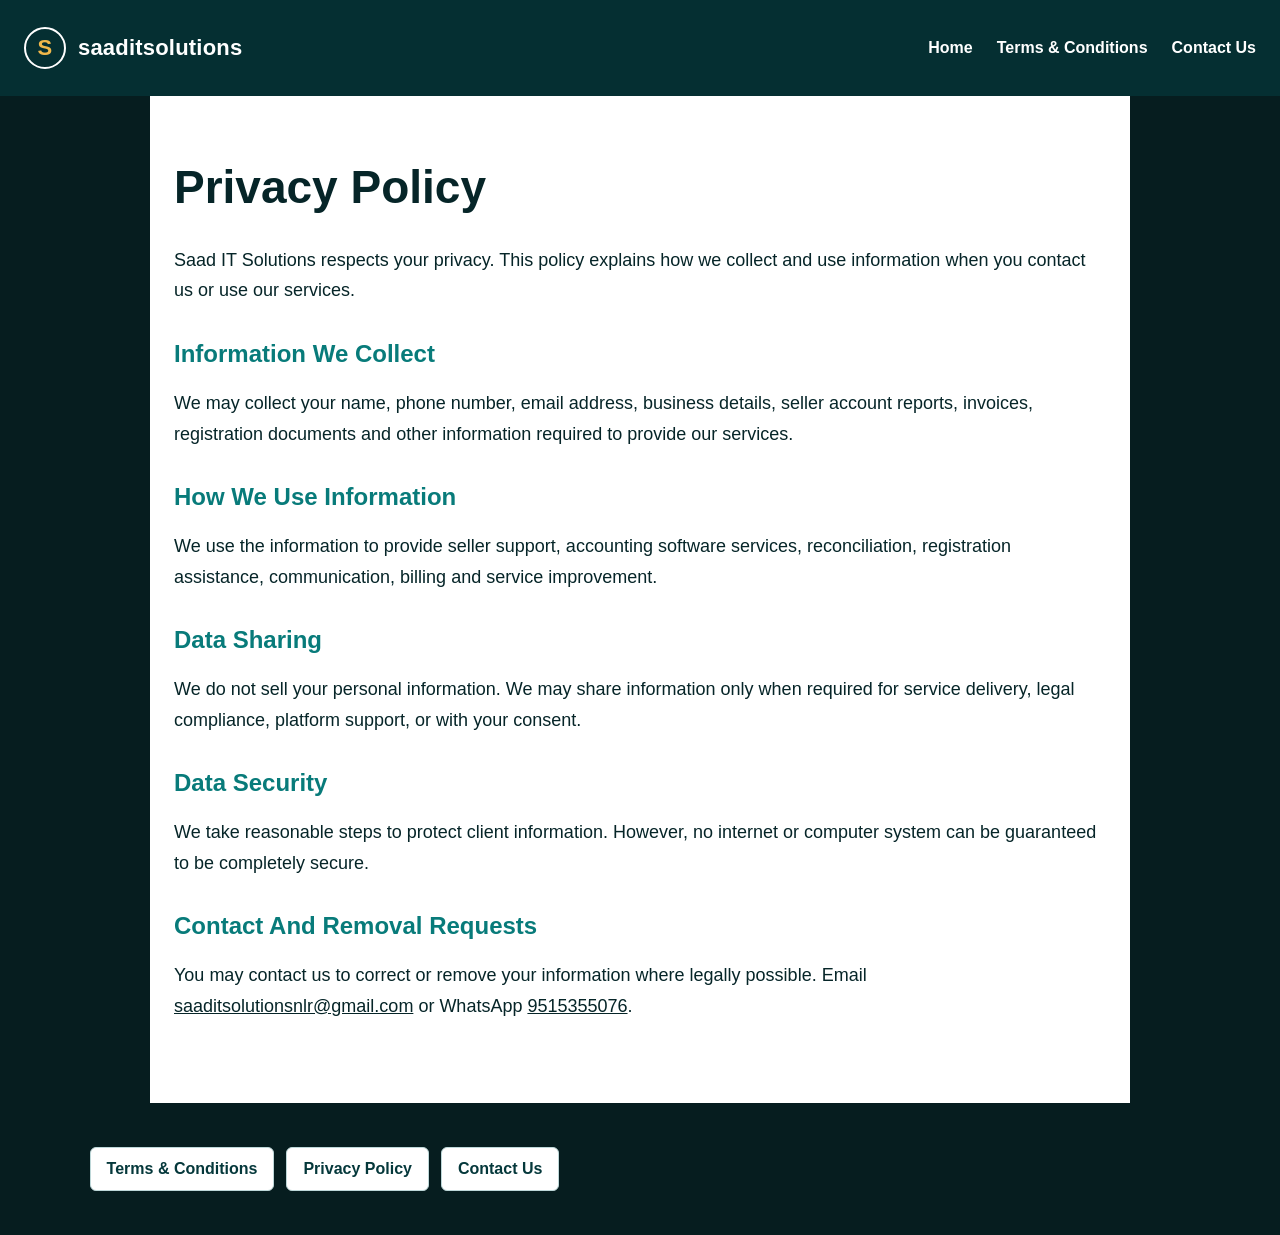
==== privacy-policy.html @ 5ef312b8 "Add files via upload" ====
<!doctype html>
<html lang="en">
<head>
  <meta charset="utf-8">
  <meta name="viewport" content="width=device-width, initial-scale=1">
  <title>Privacy Policy | Saad IT Solutions</title>
  <link rel="stylesheet" href="styles.css">
</head>
<body>
  <header class="site-header compact">
    <nav class="nav">
      <a class="brand" href="index.html"><span class="brand-mark">S</span><span>saaditsolutions</span></a>
      <div class="nav-links legal-nav">
        <a href="index.html">Home</a>
        <a href="terms-conditions.html">Terms & Conditions</a>
        <a href="contact-us.html">Contact Us</a>
      </div>
    </nav>
  </header>
  <main class="legal-page">
    <h1>Privacy Policy</h1>
    <p>Saad IT Solutions respects your privacy. This policy explains how we collect and use information when you contact us or use our services.</p>

    <h2>Information We Collect</h2>
    <p>We may collect your name, phone number, email address, business details, seller account reports, invoices, registration documents and other information required to provide our services.</p>

    <h2>How We Use Information</h2>
    <p>We use the information to provide seller support, accounting software services, reconciliation, registration assistance, communication, billing and service improvement.</p>

    <h2>Data Sharing</h2>
    <p>We do not sell your personal information. We may share information only when required for service delivery, legal compliance, platform support, or with your consent.</p>

    <h2>Data Security</h2>
    <p>We take reasonable steps to protect client information. However, no internet or computer system can be guaranteed to be completely secure.</p>

    <h2>Contact And Removal Requests</h2>
    <p>You may contact us to correct or remove your information where legally possible. Email <a href="mailto:saaditsolutionsnlr@gmail.com">saaditsolutionsnlr@gmail.com</a> or WhatsApp <a href="https://wa.me/919515355076">9515355076</a>.</p>
  </main>
  <footer class="site-footer">
    <div class="footer-links">
      <a href="terms-conditions.html">Terms & Conditions</a>
      <a href="privacy-policy.html">Privacy Policy</a>
      <a href="contact-us.html">Contact Us</a>
    </div>
  </footer>
</body>
</html>
---- styles.css ----
:root {
  --bg: #061d1f;
  --bg-soft: #0c3437;
  --teal: #087b7a;
  --teal-light: #18a6a1;
  --gold: #f1b84b;
  --text: #ffffff;
  --muted: #c4d4d6;
  --paper: #f4f8f8;
  --ink: #062528;
  --line: rgba(255,255,255,.18);
}

* { box-sizing: border-box; }

body {
  margin: 0;
  font-family: Arial, Helvetica, sans-serif;
  color: var(--text);
  background: var(--bg);
}

a { color: inherit; }

.site-header {
  position: absolute;
  inset: 0 0 auto 0;
  z-index: 10;
}

.site-header.compact {
  position: static;
  background: #052f32;
}

.nav {
  width: min(1480px, calc(100% - 48px));
  margin: 0 auto;
  min-height: 96px;
  display: flex;
  align-items: center;
  gap: 28px;
}

.brand {
  display: inline-flex;
  align-items: center;
  gap: 12px;
  text-decoration: none;
  font-size: 22px;
  font-weight: 800;
  letter-spacing: .2px;
}

.brand-mark {
  width: 42px;
  height: 42px;
  display: grid;
  place-items: center;
  border: 2px solid #fff;
  border-radius: 50%;
  color: var(--gold);
  font-weight: 900;
}

.menu-button {
  display: none;
}

.nav-links {
  margin-left: auto;
  display: flex;
  align-items: center;
  gap: 24px;
  font-size: 16px;
  font-weight: 700;
}

.nav-links a {
  text-decoration: none;
}

.outline-link {
  border: 2px solid #c8d5ff;
  padding: 16px 22px;
  border-radius: 4px;
}

.hero {
  min-height: 100vh;
  position: relative;
  display: grid;
  place-items: center;
  overflow: hidden;
  background:
    linear-gradient(rgba(6, 22, 46, .74), rgba(5, 18, 38, .9)),
    radial-gradient(circle at 70% 20%, rgba(24, 166, 161, .32), transparent 32%),
    linear-gradient(120deg, #07152f, #0d3f43 55%, #11152e);
}

.hero::before {
  content: "";
  position: absolute;
  inset: 0;
  background:
    linear-gradient(90deg, rgba(255,255,255,.03) 1px, transparent 1px),
    linear-gradient(rgba(255,255,255,.025) 1px, transparent 1px);
  background-size: 110px 110px;
  opacity: .35;
}

.hero-content {
  position: relative;
  width: min(1160px, calc(100% - 36px));
  text-align: center;
  padding-top: 96px;
}

.eyebrow {
  margin: 0 0 64px;
  letter-spacing: 9px;
  font-size: 17px;
  font-weight: 800;
  color: #e8eef0;
}

.hero h1 {
  margin: 0 auto;
  max-width: 1050px;
  font-size: clamp(46px, 6.2vw, 86px);
  line-height: 1.15;
  font-weight: 900;
}

.hero-subtitle {
  margin: 64px auto 0;
  max-width: 980px;
  font-size: clamp(30px, 4.2vw, 58px);
  line-height: 1.22;
  font-weight: 850;
}

.hero-actions {
  margin-top: 52px;
  display: flex;
  justify-content: center;
  align-items: center;
  gap: 30px;
  flex-wrap: wrap;
}

.primary-button {
  display: inline-flex;
  align-items: center;
  justify-content: center;
  min-width: 250px;
  min-height: 64px;
  background: #1586c8;
  color: #fff;
  text-decoration: none;
  border-radius: 7px;
  font-weight: 800;
  font-size: 18px;
}

.play-link {
  display: inline-flex;
  align-items: center;
  gap: 18px;
  text-decoration: none;
  font-size: 18px;
  font-weight: 800;
}

.play-link span {
  width: 64px;
  height: 64px;
  display: grid;
  place-items: center;
  border: 1px solid #fff;
  border-radius: 50%;
}

.floating-contact {
  position: fixed;
  right: 0;
  top: 58%;
  z-index: 20;
  display: grid;
  gap: 16px;
}

.floating-contact a {
  width: 54px;
  height: 46px;
  display: grid;
  place-items: center;
  background: #0b719d;
  color: #fff;
  text-decoration: none;
  font-size: 24px;
}

.section {
  padding: 72px min(7vw, 110px);
}

.about-band {
  background: #f3f7f6;
  color: var(--ink);
}

.section-grid {
  display: grid;
  grid-template-columns: minmax(260px, 420px) 1fr;
  gap: 48px;
  align-items: start;
}

.section-kicker {
  margin: 0 0 12px;
  color: var(--teal);
  font-weight: 900;
  text-transform: uppercase;
}

.about-band h2 {
  margin: 0;
  font-size: clamp(30px, 4vw, 52px);
  line-height: 1.12;
}

.about-band p {
  font-size: 21px;
  line-height: 1.6;
}

.social-row {
  display: flex;
  flex-wrap: wrap;
  gap: 14px;
  margin-top: 30px;
}

.social-row a,
.footer-links a {
  color: #05383b;
  text-decoration: none;
  border: 1px solid #bdd7d8;
  padding: 12px 16px;
  border-radius: 6px;
  background: #fff;
  font-weight: 800;
}

.services {
  display: grid;
  grid-template-columns: repeat(3, 1fr);
  gap: 22px;
  background: #052f32;
}

.service-card {
  border: 1px solid var(--line);
  padding: 30px;
  min-height: 250px;
  background: rgba(255,255,255,.04);
}

.service-number {
  color: var(--gold);
  font-weight: 900;
}

.service-card h3 {
  font-size: 28px;
  line-height: 1.18;
}

.service-card p {
  color: var(--muted);
  font-size: 18px;
  line-height: 1.55;
}

.site-footer {
  display: flex;
  justify-content: space-between;
  gap: 32px;
  padding: 44px min(7vw, 110px);
  background: #061d1f;
  color: #fff;
}

.site-footer p {
  max-width: 760px;
  color: var(--muted);
}

.footer-links {
  display: flex;
  gap: 12px;
  flex-wrap: wrap;
  align-content: start;
}

.legal-page {
  max-width: 980px;
  margin: 0 auto;
  padding: 64px 24px;
  color: var(--ink);
  background: #fff;
  min-height: 70vh;
}

.legal-page h1 {
  font-size: 46px;
  margin-top: 0;
}

.legal-page h2 {
  margin-top: 34px;
  color: var(--teal);
}

.legal-page p {
  font-size: 18px;
  line-height: 1.7;
}

.contact-grid {
  display: grid;
  grid-template-columns: repeat(2, 1fr);
  gap: 18px;
}

.contact-grid section {
  border: 1px solid #d6e2e2;
  border-radius: 8px;
  padding: 22px;
}

@media (max-width: 900px) {
  .site-header {
    position: static;
    background: #052f32;
  }
  .nav {
    width: min(100% - 28px, 760px);
    min-height: auto;
    padding: 18px 0;
    align-items: flex-start;
    flex-direction: column;
  }
  .menu-button { display: none; }
  .nav-links {
    margin-left: 0;
    flex-direction: column;
    align-items: flex-start;
    gap: 14px;
  }
  .outline-link {
    padding: 10px 14px;
  }
  .hero {
    min-height: auto;
    padding: 72px 0;
  }
  .hero-content {
    padding-top: 0;
  }
  .eyebrow {
    margin-bottom: 34px;
    letter-spacing: 5px;
  }
  .hero-subtitle {
    margin-top: 36px;
  }
  .section-grid,
  .services,
  .contact-grid {
    grid-template-columns: 1fr;
  }
  .site-footer {
    flex-direction: column;
  }
}
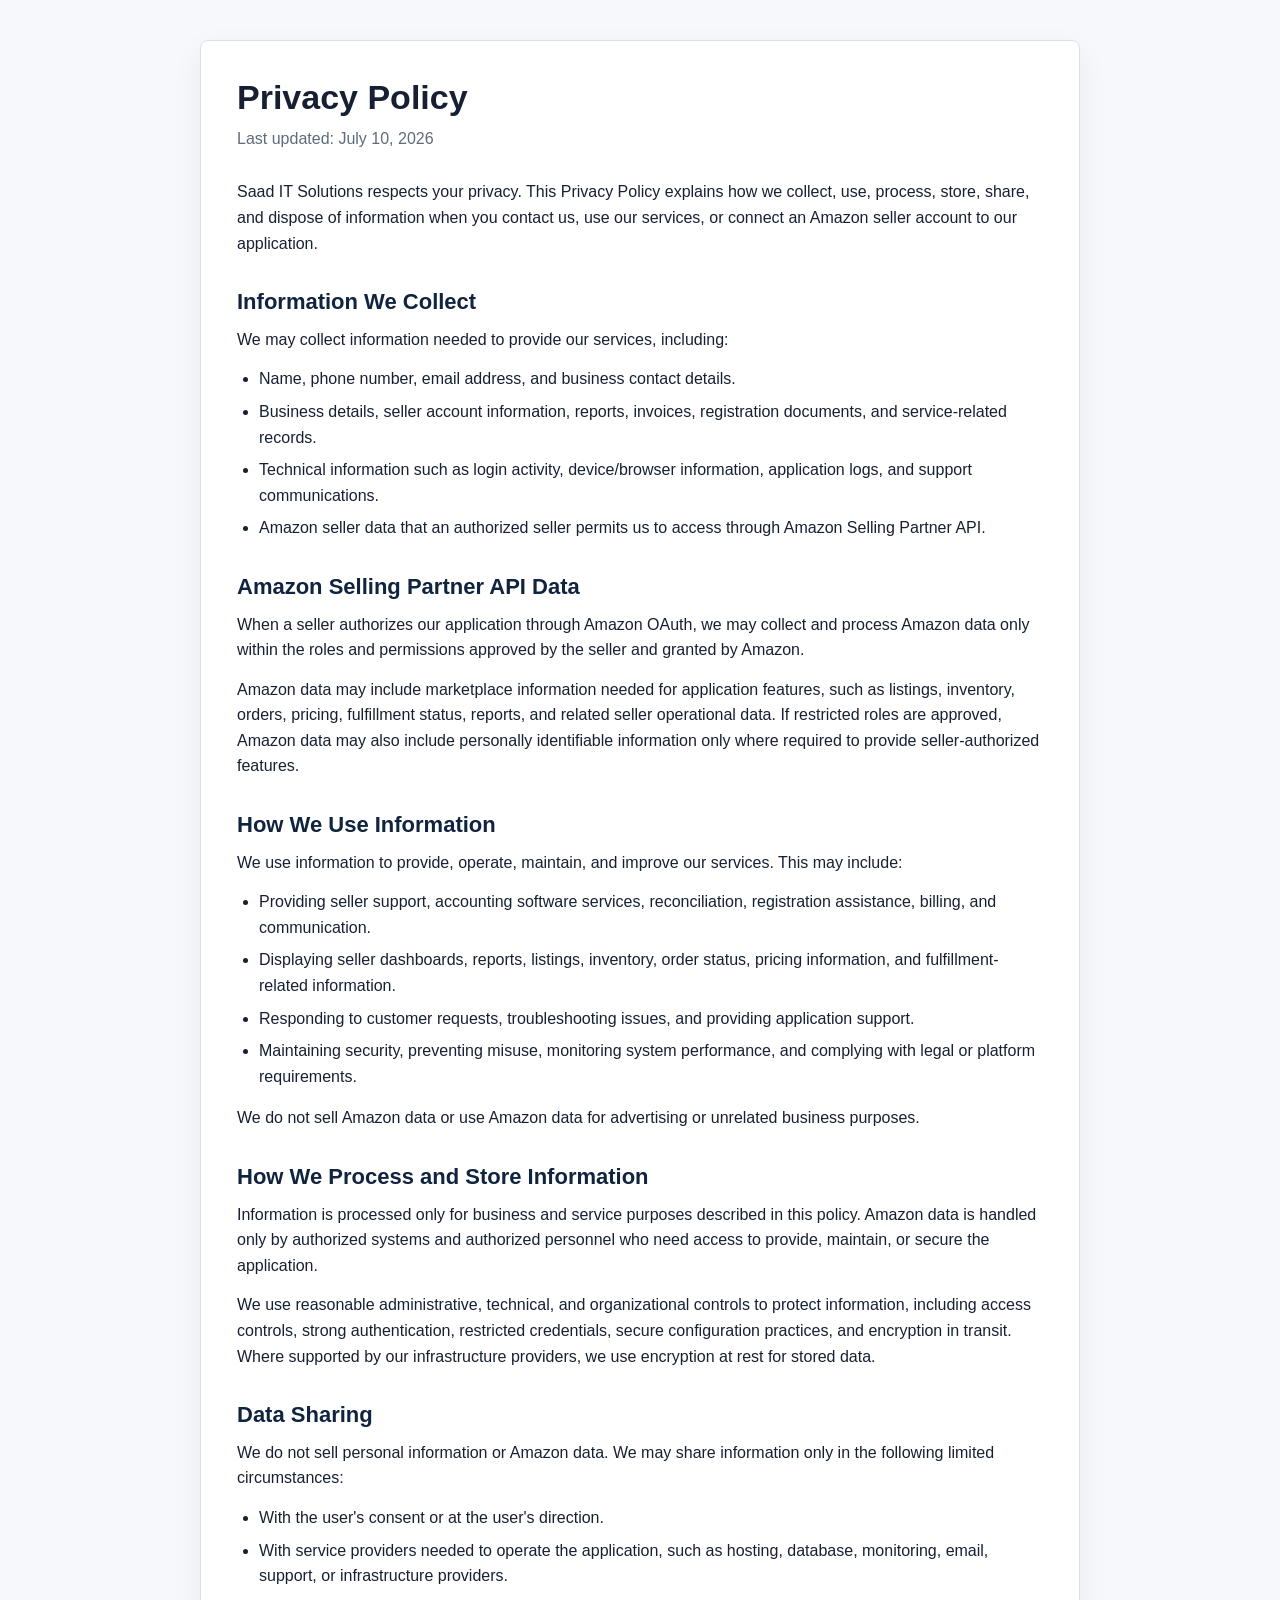
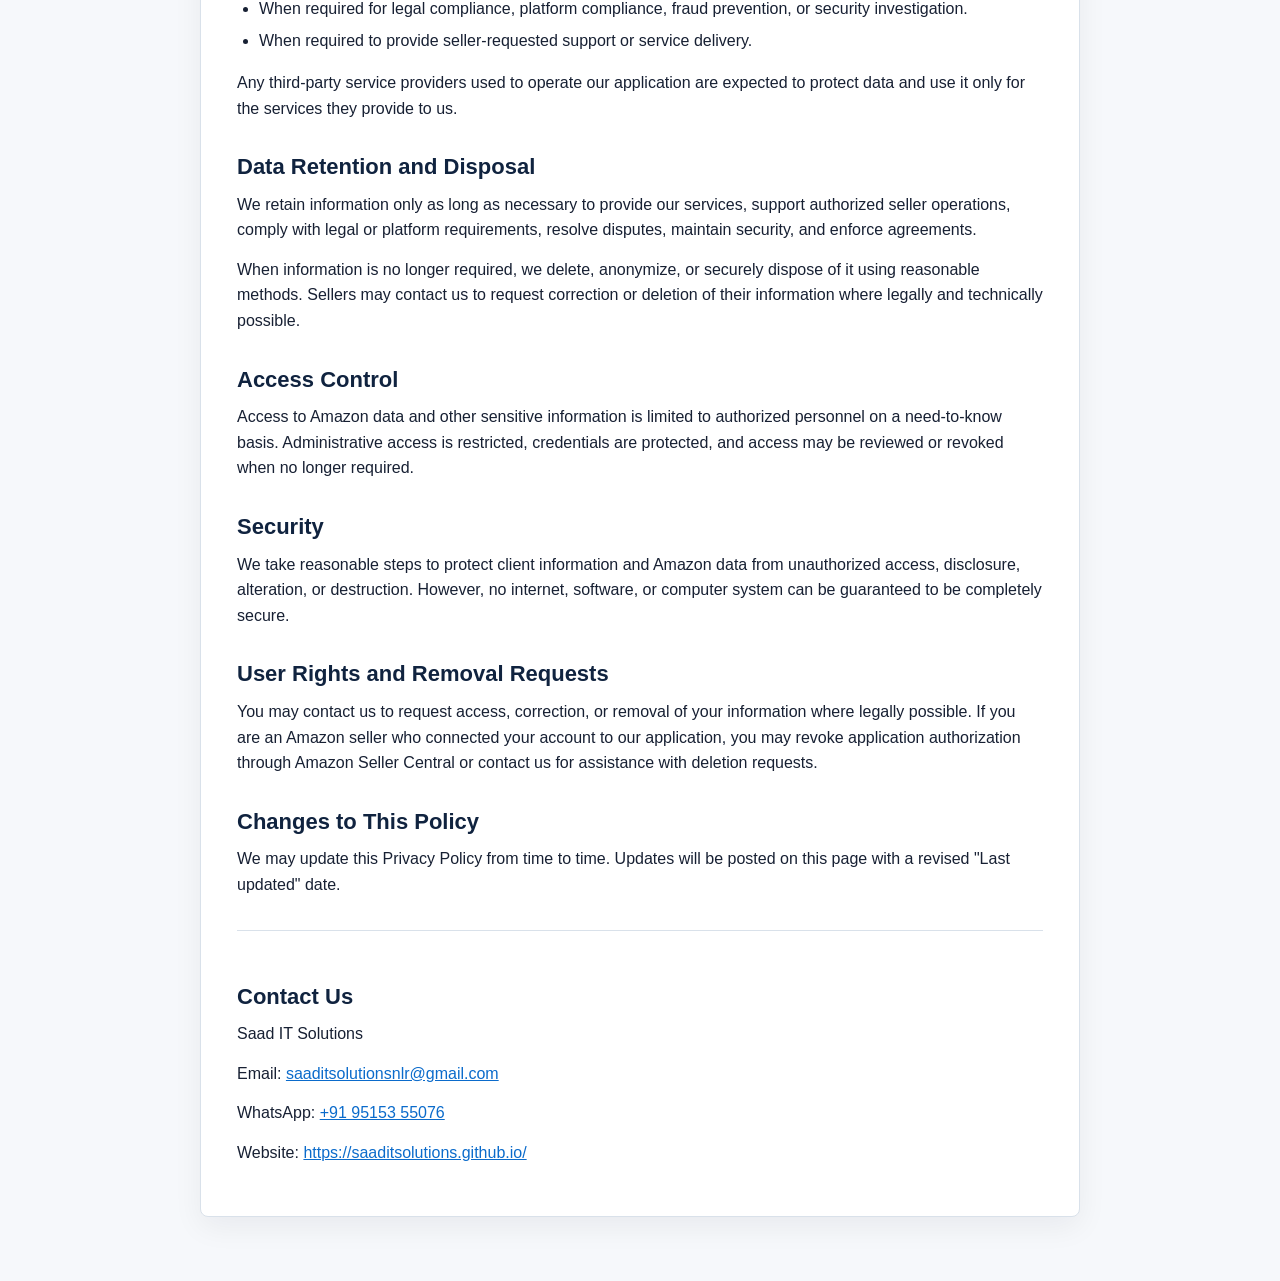
==== commit bee881e3: "Add files via upload" ====
--- a/privacy-policy.html
+++ b/privacy-policy.html
@@ -4,44 +4,169 @@
   <meta charset="utf-8">
   <meta name="viewport" content="width=device-width, initial-scale=1">
   <title>Privacy Policy | Saad IT Solutions</title>
-  <link rel="stylesheet" href="styles.css">
+  <meta name="description" content="Privacy Policy and Amazon Selling Partner API data handling policy for Saad IT Solutions.">
+  <style>
+    :root {
+      color-scheme: light;
+      --text: #172033;
+      --muted: #5f6b7a;
+      --line: #d9e1ea;
+      --bg: #f6f8fb;
+      --panel: #ffffff;
+      --accent: #0b6bcb;
+    }
+
+    * {
+      box-sizing: border-box;
+    }
+
+    body {
+      margin: 0;
+      font-family: Arial, Helvetica, sans-serif;
+      line-height: 1.6;
+      color: var(--text);
+      background: var(--bg);
+    }
+
+    main {
+      max-width: 920px;
+      margin: 0 auto;
+      padding: 40px 20px 64px;
+    }
+
+    .document {
+      background: var(--panel);
+      border: 1px solid var(--line);
+      border-radius: 8px;
+      padding: 36px;
+      box-shadow: 0 10px 30px rgba(15, 23, 42, 0.06);
+    }
+
+    h1 {
+      margin: 0 0 8px;
+      font-size: 34px;
+      line-height: 1.2;
+    }
+
+    h2 {
+      margin: 32px 0 10px;
+      font-size: 22px;
+      line-height: 1.3;
+      color: #10233f;
+    }
+
+    p {
+      margin: 0 0 14px;
+    }
+
+    ul {
+      margin: 0 0 16px 22px;
+      padding: 0;
+    }
+
+    li {
+      margin: 7px 0;
+    }
+
+    a {
+      color: var(--accent);
+    }
+
+    .updated {
+      color: var(--muted);
+      margin-bottom: 28px;
+    }
+
+    .contact {
+      border-top: 1px solid var(--line);
+      margin-top: 32px;
+      padding-top: 20px;
+    }
+
+    @media (max-width: 640px) {
+      main {
+        padding: 20px 12px 40px;
+      }
+
+      .document {
+        padding: 22px;
+      }
+
+      h1 {
+        font-size: 28px;
+      }
+    }
+  </style>
 </head>
 <body>
-  <header class="site-header compact">
-    <nav class="nav">
-      <a class="brand" href="index.html"><span class="brand-mark">S</span><span>saaditsolutions</span></a>
-      <div class="nav-links legal-nav">
-        <a href="index.html">Home</a>
-        <a href="terms-conditions.html">Terms & Conditions</a>
-        <a href="contact-us.html">Contact Us</a>
+  <main>
+    <article class="document">
+      <h1>Privacy Policy</h1>
+      <p class="updated">Last updated: July 10, 2026</p>
+
+      <p>Saad IT Solutions respects your privacy. This Privacy Policy explains how we collect, use, process, store, share, and dispose of information when you contact us, use our services, or connect an Amazon seller account to our application.</p>
+
+      <h2>Information We Collect</h2>
+      <p>We may collect information needed to provide our services, including:</p>
+      <ul>
+        <li>Name, phone number, email address, and business contact details.</li>
+        <li>Business details, seller account information, reports, invoices, registration documents, and service-related records.</li>
+        <li>Technical information such as login activity, device/browser information, application logs, and support communications.</li>
+        <li>Amazon seller data that an authorized seller permits us to access through Amazon Selling Partner API.</li>
+      </ul>
+
+      <h2>Amazon Selling Partner API Data</h2>
+      <p>When a seller authorizes our application through Amazon OAuth, we may collect and process Amazon data only within the roles and permissions approved by the seller and granted by Amazon.</p>
+      <p>Amazon data may include marketplace information needed for application features, such as listings, inventory, orders, pricing, fulfillment status, reports, and related seller operational data. If restricted roles are approved, Amazon data may also include personally identifiable information only where required to provide seller-authorized features.</p>
+
+      <h2>How We Use Information</h2>
+      <p>We use information to provide, operate, maintain, and improve our services. This may include:</p>
+      <ul>
+        <li>Providing seller support, accounting software services, reconciliation, registration assistance, billing, and communication.</li>
+        <li>Displaying seller dashboards, reports, listings, inventory, order status, pricing information, and fulfillment-related information.</li>
+        <li>Responding to customer requests, troubleshooting issues, and providing application support.</li>
+        <li>Maintaining security, preventing misuse, monitoring system performance, and complying with legal or platform requirements.</li>
+      </ul>
+      <p>We do not sell Amazon data or use Amazon data for advertising or unrelated business purposes.</p>
+
+      <h2>How We Process and Store Information</h2>
+      <p>Information is processed only for business and service purposes described in this policy. Amazon data is handled only by authorized systems and authorized personnel who need access to provide, maintain, or secure the application.</p>
+      <p>We use reasonable administrative, technical, and organizational controls to protect information, including access controls, strong authentication, restricted credentials, secure configuration practices, and encryption in transit. Where supported by our infrastructure providers, we use encryption at rest for stored data.</p>
+
+      <h2>Data Sharing</h2>
+      <p>We do not sell personal information or Amazon data. We may share information only in the following limited circumstances:</p>
+      <ul>
+        <li>With the user's consent or at the user's direction.</li>
+        <li>With service providers needed to operate the application, such as hosting, database, monitoring, email, support, or infrastructure providers.</li>
+        <li>When required for legal compliance, platform compliance, fraud prevention, or security investigation.</li>
+        <li>When required to provide seller-requested support or service delivery.</li>
+      </ul>
+      <p>Any third-party service providers used to operate our application are expected to protect data and use it only for the services they provide to us.</p>
+
+      <h2>Data Retention and Disposal</h2>
+      <p>We retain information only as long as necessary to provide our services, support authorized seller operations, comply with legal or platform requirements, resolve disputes, maintain security, and enforce agreements.</p>
+      <p>When information is no longer required, we delete, anonymize, or securely dispose of it using reasonable methods. Sellers may contact us to request correction or deletion of their information where legally and technically possible.</p>
+
+      <h2>Access Control</h2>
+      <p>Access to Amazon data and other sensitive information is limited to authorized personnel on a need-to-know basis. Administrative access is restricted, credentials are protected, and access may be reviewed or revoked when no longer required.</p>
+
+      <h2>Security</h2>
+      <p>We take reasonable steps to protect client information and Amazon data from unauthorized access, disclosure, alteration, or destruction. However, no internet, software, or computer system can be guaranteed to be completely secure.</p>
+
+      <h2>User Rights and Removal Requests</h2>
+      <p>You may contact us to request access, correction, or removal of your information where legally possible. If you are an Amazon seller who connected your account to our application, you may revoke application authorization through Amazon Seller Central or contact us for assistance with deletion requests.</p>
+
+      <h2>Changes to This Policy</h2>
+      <p>We may update this Privacy Policy from time to time. Updates will be posted on this page with a revised "Last updated" date.</p>
+
+      <div class="contact">
+        <h2>Contact Us</h2>
+        <p>Saad IT Solutions</p>
+        <p>Email: <a href="mailto:saaditsolutionsnlr@gmail.com">saaditsolutionsnlr@gmail.com</a></p>
+        <p>WhatsApp: <a href="https://wa.me/919515355076">+91 95153 55076</a></p>
+        <p>Website: <a href="https://saaditsolutions.github.io/">https://saaditsolutions.github.io/</a></p>
       </div>
-    </nav>
-  </header>
-  <main class="legal-page">
-    <h1>Privacy Policy</h1>
-    <p>Saad IT Solutions respects your privacy. This policy explains how we collect and use information when you contact us or use our services.</p>
-
-    <h2>Information We Collect</h2>
-    <p>We may collect your name, phone number, email address, business details, seller account reports, invoices, registration documents and other information required to provide our services.</p>
-
-    <h2>How We Use Information</h2>
-    <p>We use the information to provide seller support, accounting software services, reconciliation, registration assistance, communication, billing and service improvement.</p>
-
-    <h2>Data Sharing</h2>
-    <p>We do not sell your personal information. We may share information only when required for service delivery, legal compliance, platform support, or with your consent.</p>
-
-    <h2>Data Security</h2>
-    <p>We take reasonable steps to protect client information. However, no internet or computer system can be guaranteed to be completely secure.</p>
-
-    <h2>Contact And Removal Requests</h2>
-    <p>You may contact us to correct or remove your information where legally possible. Email <a href="mailto:saaditsolutionsnlr@gmail.com">saaditsolutionsnlr@gmail.com</a> or WhatsApp <a href="https://wa.me/919515355076">9515355076</a>.</p>
+    </article>
   </main>
-  <footer class="site-footer">
-    <div class="footer-links">
-      <a href="terms-conditions.html">Terms & Conditions</a>
-      <a href="privacy-policy.html">Privacy Policy</a>
-      <a href="contact-us.html">Contact Us</a>
-    </div>
-  </footer>
 </body>
 </html>
